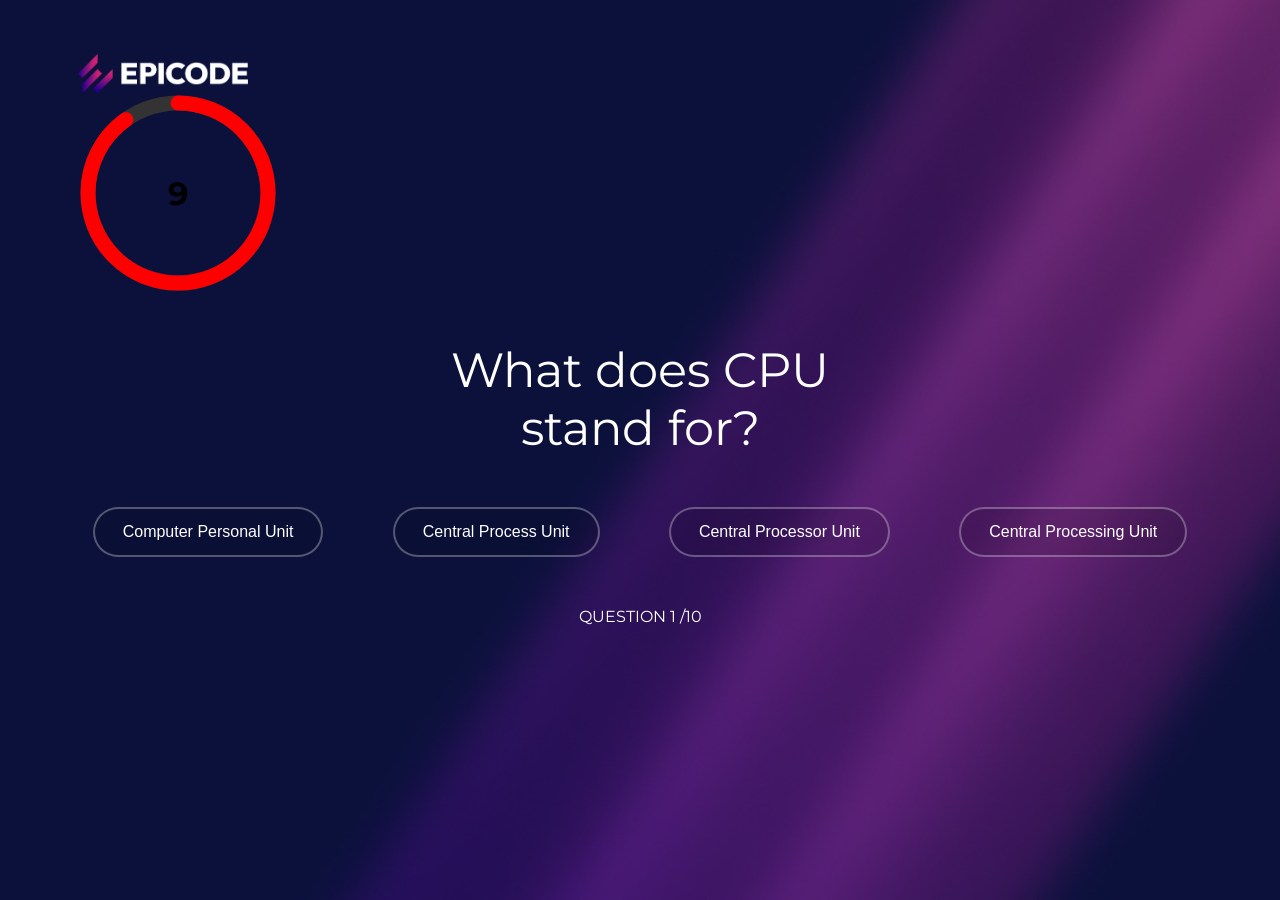
==== html/benchmark.html @ a9126ac1 "add_timer" ====
<!doctype html>
<html lang="en">
  <head>
    <meta charset="UTF-8" />
    <meta name="viewport" content="width=device-width, initial-scale=1.0" />
    <title>quiz page</title>
    <link rel="stylesheet" href="./CSS/reset.css" />
    <link rel="stylesheet" href="../CSS/benchmark.css" />
    <link rel="stylesheet" href="../CSS/general.css" />
    <link rel="preconnect" href="https://fonts.googleapis.com" />
    <link rel="preconnect" href="https://fonts.gstatic.com" crossorigin />
    <link
      href="https://fonts.googleapis.com/css2?family=Montserrat:ital,wght@0,100..900;1,100..900&family=Open+Sans:ital,wght@0,300..800;1,300..800&family=Poppins:ital,wght@0,100;0,200;0,300;0,400;0,500;0,600;0,700;0,800;0,900;1,100;1,200;1,300;1,400;1,500;1,600;1,700;1,800;1,900&family=Roboto:ital,wght@0,100..900;1,100..900&display=swap"
      rel="stylesheet"
    />
  </head>
  <body id="benchmark-body">
    <header>
      <section class="up-logo">
        <img src="../assets/epicode_logo.png" alt="epicode_logo" />
      </section>
      <div class="circle">
        <svg>
          <circle class="circular" cx="100" cy="100" r="90"></circle>
          <circle class="progress" cx="100" cy="100" r="90"></circle>
        </svg>
        <div class="timer"><span>SECONDS</span> 10 <span>REMAINING</span></div>
      </div>
    </header>
    <main>
      <article id="question-diplay">
        <p id="question-title">How can I create a checkbox in HTML?</p>
      </article>
      <section id="button-space">
        <!-- <button class="button-answer">risposta 1</button>
        <button class="button-answer">risposta 1</button>
        <button class="button-answer">risposta 1</button>
        <button class="button-answer">risposta 1</button> -->
      </section>
      <!-- class= button-answer -->
    </main>
    <footer>
      <p class="x">
        <span id="question-num">QUESTION 1 </span>
        <span>/10</span>
      </p>
    </footer>
    <script src="../JS/main.js"></script>
  </body>
</html>
---- CSS/benchmark.css ----
.x {
  color: white;
  text-align: center;
}

#question-title {
  font-size: 3em;
  color: white;
  text-align: center;
}

h6 {
  color: white;
  font-size: 0.8em;
  text-align: center;
}

h6 span {
  color: purple;
}

#timer {
  background-color: brown;
  width: fit-content;
  height: fit-content;
}

.button-answer {
  display: inline-block;
  padding: 14px 28px;
  border-radius: 999px;

  border: 2px solid rgba(255, 255, 255, 0.3);
  background-color: rgba(0, 0, 0, 0.1);

  color: #ffffff;
  font-size: 16px;
  font-weight: 500;
  text-align: center;

  cursor: pointer;
}

#button-space {
  text-align: center;
  display: flex;
  flex-wrap: wrap;
  justify-content: space-around;
  margin: 50px;
}

article {
  width: 413px;
  margin: 0 auto;
}

.circle {
  position: relative;
  width: 200px;
  height: 200px;
}

svg {
  transform: rotate(-90deg);
  width: 200px;
  height: 200px;
}

circle {
  fill: none;
  stroke-width: 15;
  stroke-linecap: round;
}

.circular {
  stroke: #333;
}
.progress {
  stroke: red;
  stroke-dasharray: 565;
  stroke-dashoffset: 565;
  transition: stroke-dashoffset 1s linear;
}

.timer {
  text-align: center;
  font-size: 2em;
  font-weight: bold;
  position: absolute;
  top: 50%;
  left: 50%;
  transform: translate(-50%, -50%);
}

.timer span {
  font-size: 0.4em;
}
---- CSS/general.css ----
body {
  background-color: #aa7c7c;
  font-family: "Montserrat";
  background-image: url(../assets/bg.jpg);
  background-size: cover;
}

.up-logo img {
  width: 170px;
  max-width: 100%;
  display: block;
}

header {
  padding: 46px 70px 0;
}

footer {
  height: 20px;
}
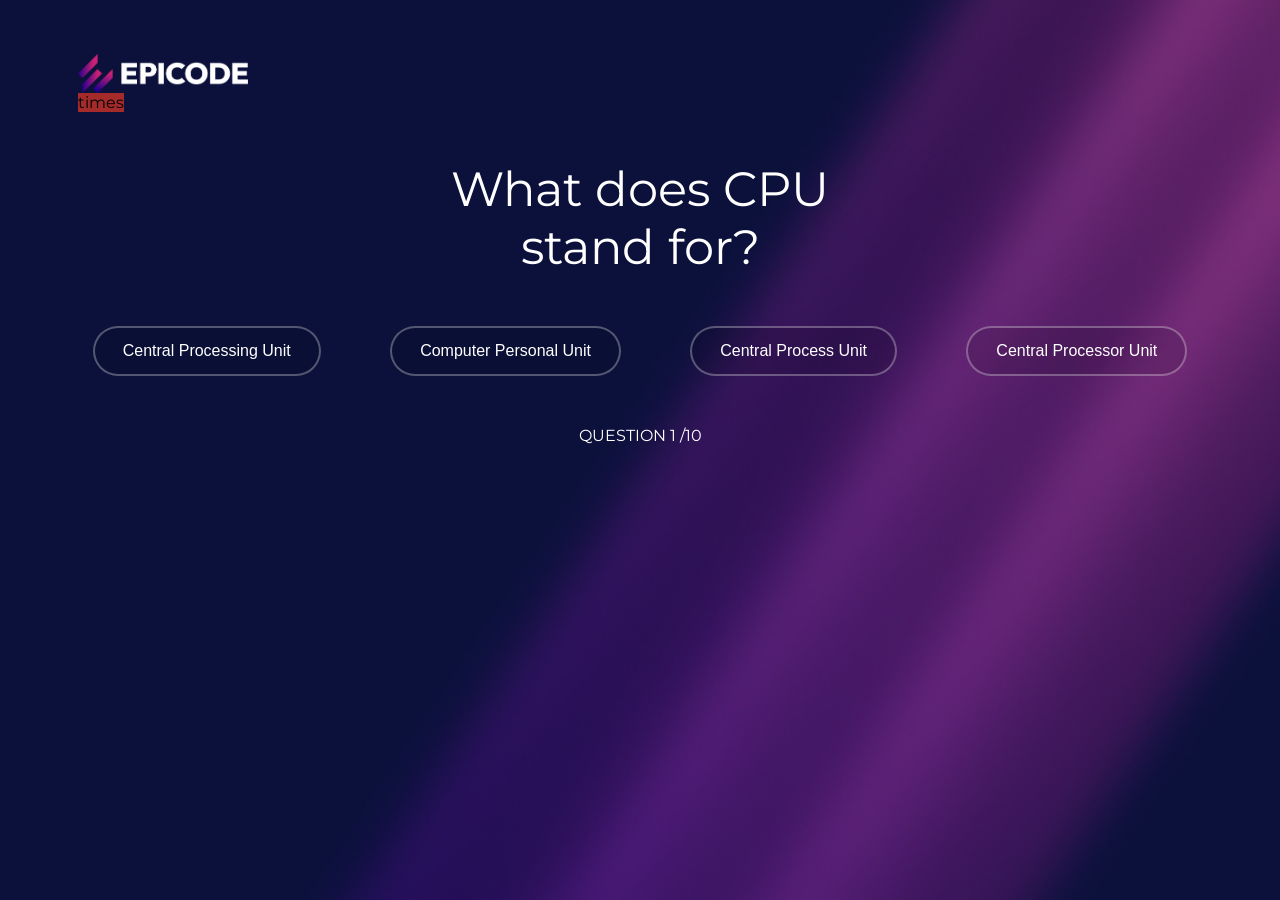
==== commit 7b79b3d1: "updates result functionality" ====
--- a/html/benchmark.html
+++ b/html/benchmark.html
@@ -19,13 +19,7 @@
       <section class="up-logo">
         <img src="../assets/epicode_logo.png" alt="epicode_logo" />
       </section>
-      <div class="circle">
-        <svg>
-          <circle class="circular" cx="100" cy="100" r="90"></circle>
-          <circle class="progress" cx="100" cy="100" r="90"></circle>
-        </svg>
-        <div class="timer"><span>SECONDS</span> 10 <span>REMAINING</span></div>
-      </div>
+      <div id="timer">times</div>
     </header>
     <main>
       <article id="question-diplay">
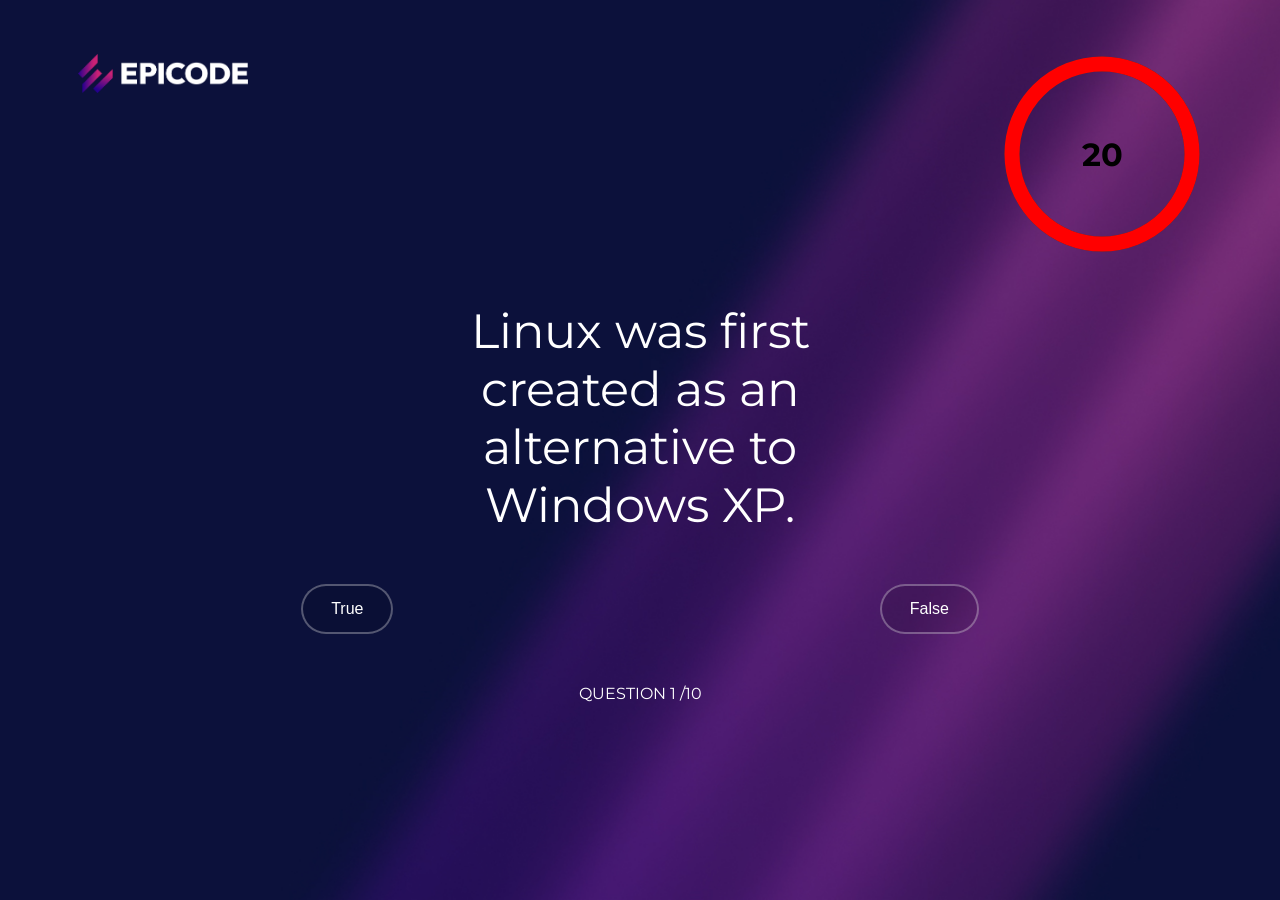
==== commit cfe6ce09: "fix_timer" ====
--- a/html/benchmark.html
+++ b/html/benchmark.html
@@ -19,7 +19,13 @@
       <section class="up-logo">
         <img src="../assets/epicode_logo.png" alt="epicode_logo" />
       </section>
-      <div id="timer">times</div>
+      <div class="circle">
+        <svg>
+          <circle class="circular" cx="100" cy="100" r="90"></circle>
+          <circle class="progress" cx="100" cy="100" r="90"></circle>
+        </svg>
+        <div class="timer">10</div>
+      </div>
     </header>
     <main>
       <article id="question-diplay">
--- a/CSS/benchmark.css
+++ b/CSS/benchmark.css
@@ -1,3 +1,8 @@
+header {
+  display: flex;
+  justify-content: space-between;
+}
+
 .x {
   color: white;
   text-align: center;
@@ -54,6 +59,7 @@
   margin: 0 auto;
 }
 
+/* timer */
 .circle {
   position: relative;
   width: 200px;
@@ -79,7 +85,7 @@
   stroke: red;
   stroke-dasharray: 565;
   stroke-dashoffset: 565;
-  transition: stroke-dashoffset 1s linear;
+  transition: stroke-dashoffset 0.2s linear;
 }
 
 .timer {
--- a/CSS/general.css
+++ b/CSS/general.css
@@ -8,7 +8,7 @@
 .up-logo img {
   width: 170px;
   max-width: 100%;
-  display: block;
+  display: inline-block;
 }
 
 header {
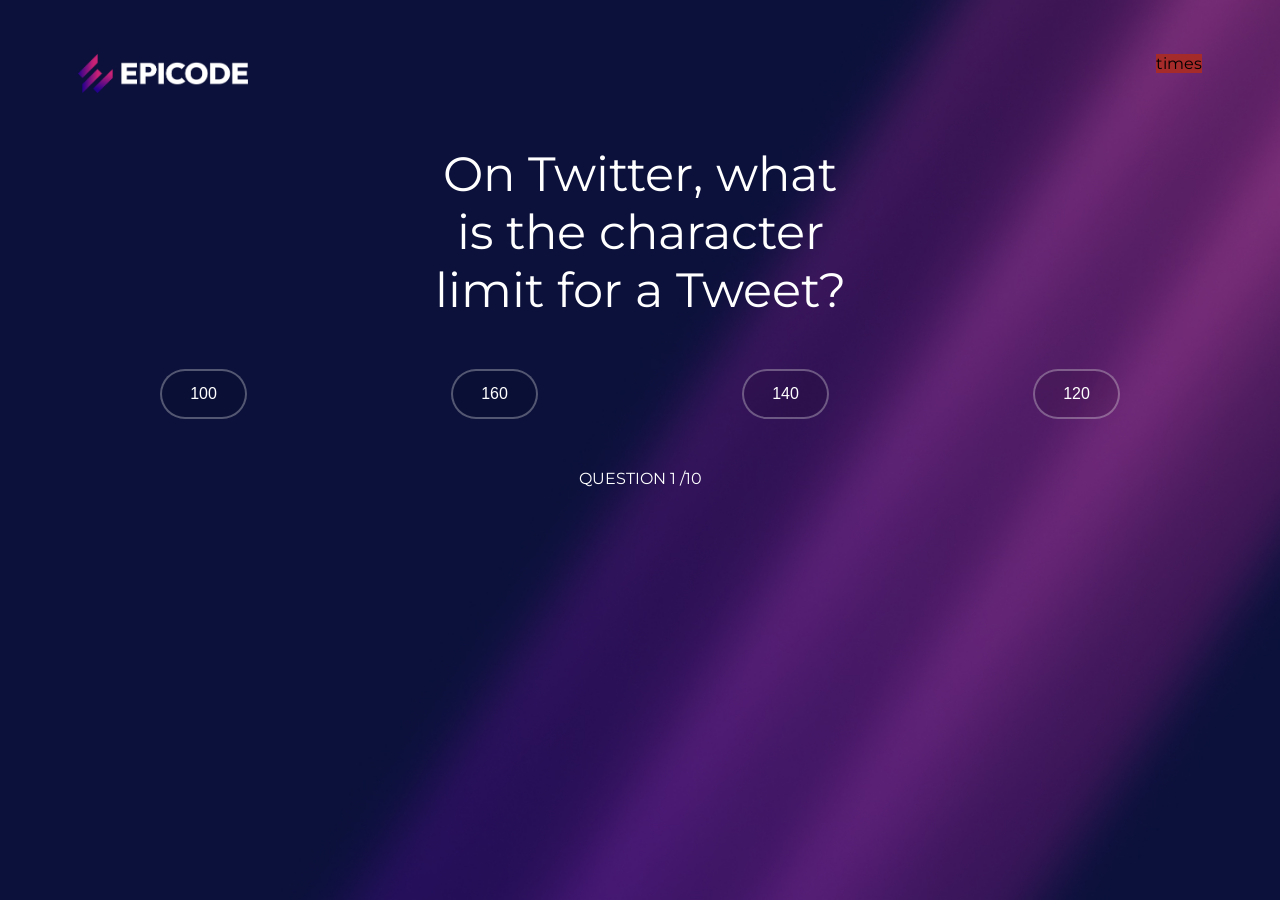
==== commit 64eaa866: "aggiornato" ====
--- a/html/benchmark.html
+++ b/html/benchmark.html
@@ -19,13 +19,7 @@
       <section class="up-logo">
         <img src="../assets/epicode_logo.png" alt="epicode_logo" />
       </section>
-      <div class="circle">
-        <svg>
-          <circle class="circular" cx="100" cy="100" r="90"></circle>
-          <circle class="progress" cx="100" cy="100" r="90"></circle>
-        </svg>
-        <div class="timer">10</div>
-      </div>
+      <div id="timer">times</div>
     </header>
     <main>
       <article id="question-diplay">
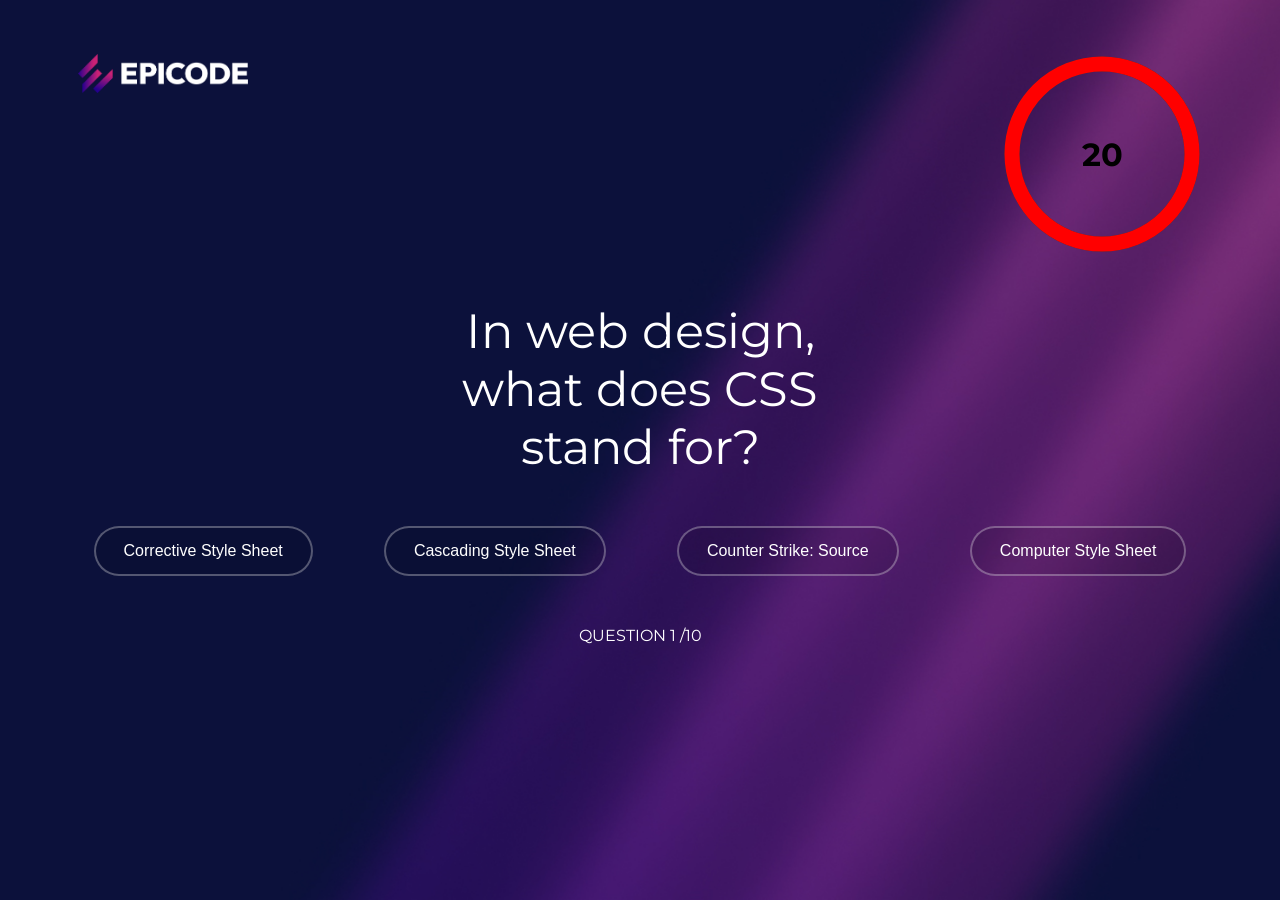
==== commit 4e98bcee: "delete comments" ====
--- a/html/benchmark.html
+++ b/html/benchmark.html
@@ -19,22 +19,22 @@
       <section class="up-logo">
         <img src="../assets/epicode_logo.png" alt="epicode_logo" />
       </section>
-      <div id="timer">times</div>
+      <div class="circle">
+        <svg>
+          <circle class="circular" cx="100" cy="100" r="90"></circle>
+          <circle class="progress" cx="100" cy="100" r="90"></circle>
+        </svg>
+        <div class="timer">10</div>
+      </div>
     </header>
     <main>
       <article id="question-diplay">
         <p id="question-title">How can I create a checkbox in HTML?</p>
       </article>
-      <section id="button-space">
-        <!-- <button class="button-answer">risposta 1</button>
-        <button class="button-answer">risposta 1</button>
-        <button class="button-answer">risposta 1</button>
-        <button class="button-answer">risposta 1</button> -->
-      </section>
-      <!-- class= button-answer -->
+      <section id="button-space"></section>
     </main>
     <footer>
-      <p class="x">
+      <p class="question-num">
         <span id="question-num">QUESTION 1 </span>
         <span>/10</span>
       </p>
--- a/CSS/benchmark.css
+++ b/CSS/benchmark.css
@@ -3,7 +3,7 @@
   justify-content: space-between;
 }
 
-.x {
+.question-num {
   color: white;
   text-align: center;
 }
--- a/CSS/general.css
+++ b/CSS/general.css
@@ -8,7 +8,7 @@
 .up-logo img {
   width: 170px;
   max-width: 100%;
-  display: inline-block;
+  display: block;
 }
 
 header {
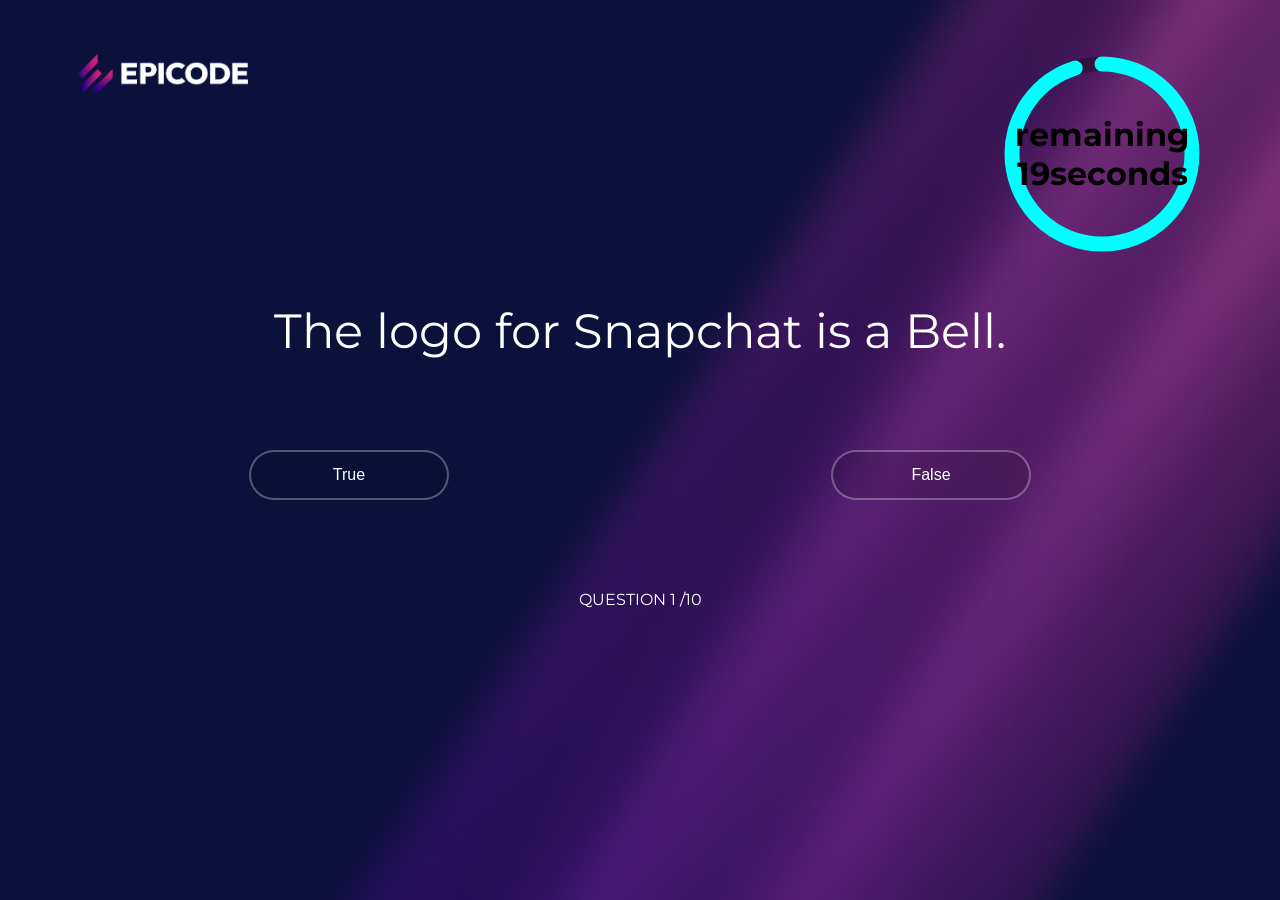
==== commit fbe07f8f: "fix_small_mistake" ====
--- a/html/benchmark.html
+++ b/html/benchmark.html
@@ -24,7 +24,7 @@
           <circle class="circular" cx="100" cy="100" r="90"></circle>
           <circle class="progress" cx="100" cy="100" r="90"></circle>
         </svg>
-        <div class="timer">10</div>
+        <div class="timer"></div>
       </div>
     </header>
     <main>
--- a/CSS/benchmark.css
+++ b/CSS/benchmark.css
@@ -24,16 +24,12 @@
   color: purple;
 }
 
-#timer {
-  background-color: brown;
-  width: fit-content;
-  height: fit-content;
-}
-
 .button-answer {
+  width: 200px;
   display: inline-block;
   padding: 14px 28px;
   border-radius: 999px;
+  margin: 40px;
 
   border: 2px solid rgba(255, 255, 255, 0.3);
   background-color: rgba(0, 0, 0, 0.1);
@@ -54,8 +50,8 @@
   margin: 50px;
 }
 
-article {
-  width: 413px;
+#question-display {
+  width: fit-content;
   margin: 0 auto;
 }
 
@@ -79,13 +75,13 @@
 }
 
 .circular {
-  stroke: #333;
+  stroke: rgba(0, 0, 0, 0.3);
 }
 .progress {
-  stroke: red;
+  stroke: #00ffff;
   stroke-dasharray: 565;
   stroke-dashoffset: 565;
-  transition: stroke-dashoffset 0.2s linear;
+  transition: stroke-dashoffset 1s linear;
 }
 
 .timer {
@@ -101,3 +97,33 @@
 .timer span {
   font-size: 0.4em;
 }
+
+.button-start > a > button {
+  grid-area: button;
+  align-self: end;
+  justify-self: end;
+  min-width: 20vw;
+  border: none;
+  cursor: pointer;
+  text-transform: uppercase;
+  font-size: 1.8rem;
+  font-weight: 700;
+  color: #ffffff;
+  background: transparent;
+  border: 2px solid white;
+  transition:
+    transform 0.2s ease,
+    box-shadow 0.2s ease;
+  padding: 1vw;
+}
+
+.button-start button:hover {
+  transform: translateY(-2px);
+  box-shadow:
+    0 0 18px rgba(0, 240, 255, 1),
+    0 0 40px rgba(0, 240, 255, 0.6);
+}
+
+.button-start button:active {
+  transform: translateY(0);
+}
--- a/CSS/general.css
+++ b/CSS/general.css
@@ -14,7 +14,3 @@
 header {
   padding: 46px 70px 0;
 }
-
-footer {
-  height: 20px;
-}
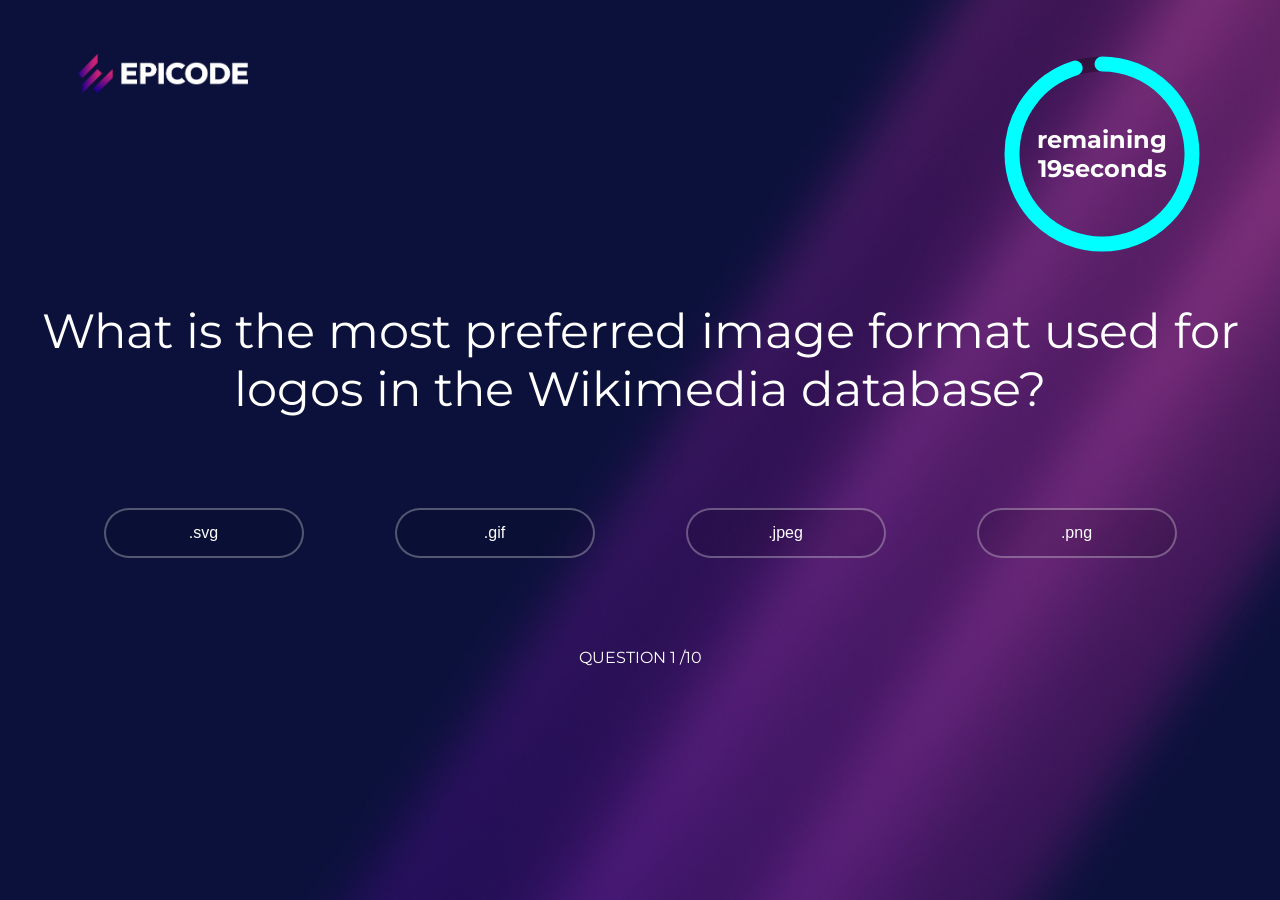
==== commit b7d3457a: "iconpage added" ====
--- a/html/benchmark.html
+++ b/html/benchmark.html
@@ -7,6 +7,7 @@
     <link rel="stylesheet" href="./CSS/reset.css" />
     <link rel="stylesheet" href="../CSS/benchmark.css" />
     <link rel="stylesheet" href="../CSS/general.css" />
+    <link rel="icon" type="image/png" href="../assets/logoepicodewhite.png">
     <link rel="preconnect" href="https://fonts.googleapis.com" />
     <link rel="preconnect" href="https://fonts.gstatic.com" crossorigin />
     <link
--- a/CSS/benchmark.css
+++ b/CSS/benchmark.css
@@ -127,3 +127,8 @@
 .button-start button:active {
   transform: translateY(0);
 }
+
+.timer-text {
+  font-size: 1.5em;
+  color: white;
+}
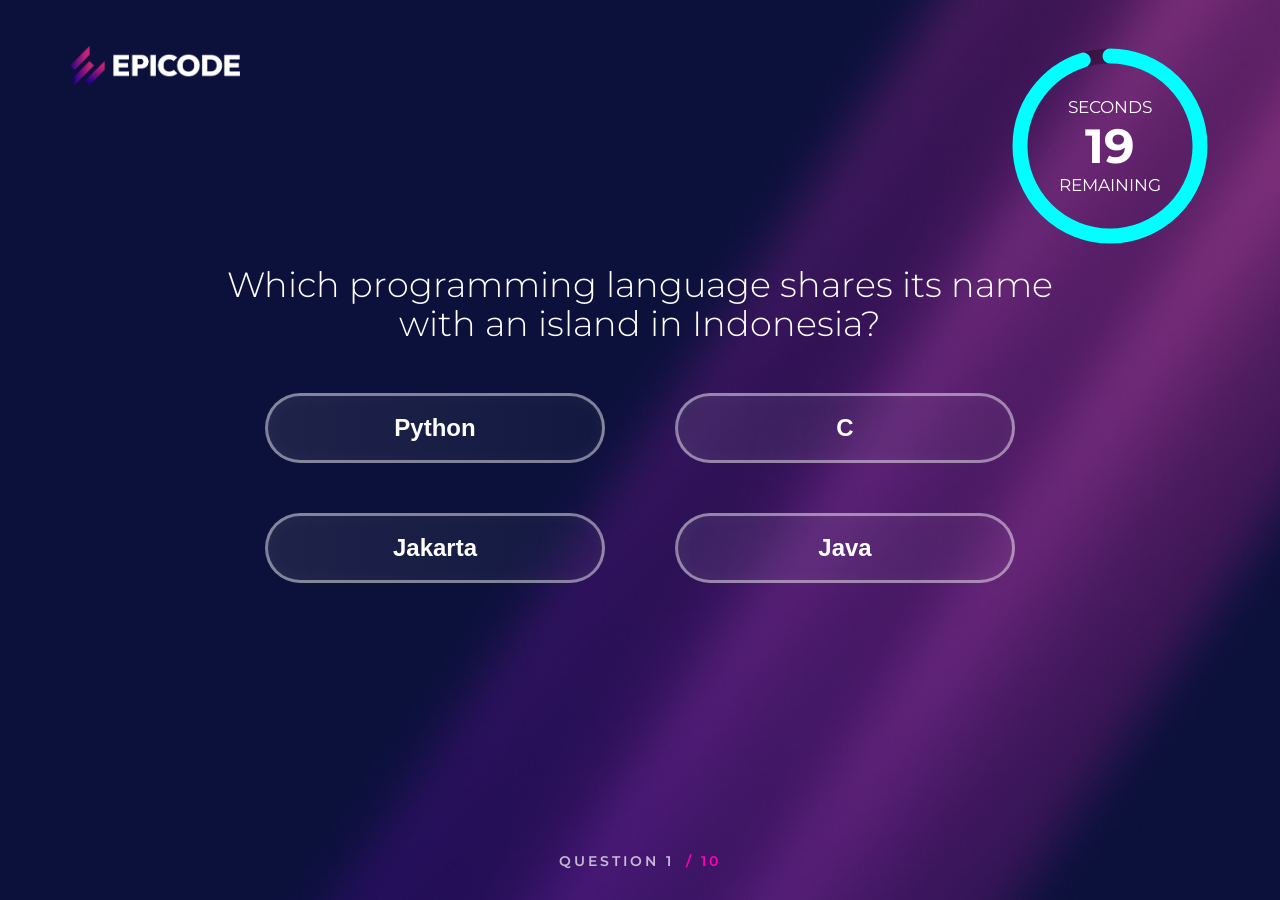
==== commit 68d7e840: "implements difficulty and number question choicesf q" ====
--- a/html/benchmark.html
+++ b/html/benchmark.html
@@ -7,7 +7,7 @@
     <link rel="stylesheet" href="./CSS/reset.css" />
     <link rel="stylesheet" href="../CSS/benchmark.css" />
     <link rel="stylesheet" href="../CSS/general.css" />
-    <link rel="icon" type="image/png" href="../assets/logoepicodewhite.png">
+    <link rel="icon" type="image/png" href="../assets/logoepicodewhite.png" />
     <link rel="preconnect" href="https://fonts.googleapis.com" />
     <link rel="preconnect" href="https://fonts.gstatic.com" crossorigin />
     <link
@@ -37,7 +37,7 @@
     <footer>
       <p class="question-num">
         <span id="question-num">QUESTION 1 </span>
-        <span>/10</span>
+        <span id="total-question-num"></span>
       </p>
     </footer>
     <script src="../JS/main.js"></script>
--- a/CSS/benchmark.css
+++ b/CSS/benchmark.css
@@ -1,6 +1,8 @@
 header {
   display: flex;
   justify-content: space-between;
+  align-items: flex-start;
+  padding: 20px 40px;
 }
 
 .question-num {
@@ -9,50 +11,106 @@
 }
 
 #question-title {
-  font-size: 3em;
-  color: white;
-  text-align: center;
+  width: 70%;
+  height: 30%;
+  font-weight: 700;
+  font-size: 2.2rem;
+  line-height: 1.1;
+  color: white;
+  text-align: center;
+  font-weight: 300;
+  margin: 20px auto 30px auto;
 }
 
 h6 {
   color: white;
-  font-size: 0.8em;
-  text-align: center;
+  font-size: 1.8em;
+  text-align: center;
+  font-weight: 500;
+  letter-spacing: 2px;
+  margin-top: 60px;
 }
 
 h6 span {
-  color: purple;
+  color: #ff00b8;
+}
+
+footer {
+  margin-top: auto;
+  padding-bottom: 30px;
+  text-align: center;
+}
+
+.question-num {
+  color: rgba(255, 255, 255, 0.7);
+  font-size: 0.9rem;
+  font-weight: 600;
+  letter-spacing: 3px;
+  text-transform: uppercase;
+  margin: 0;
+}
+
+.question-num span:last-child {
+  color: #ff00b8;
+  margin-left: 5px;
 }
 
 .button-answer {
-  width: 200px;
-  display: inline-block;
-  padding: 14px 28px;
+  width: 340px;
+  min-height: 70px;
+  display: flex;
+  align-items: center;
+  justify-content: center;
+  padding: 18px 28px;
   border-radius: 999px;
-  margin: 40px;
-
-  border: 2px solid rgba(255, 255, 255, 0.3);
-  background-color: rgba(0, 0, 0, 0.1);
+  margin: 20px;
+
+  border: 3px solid rgba(255, 255, 255, 0.45);
+  background: linear-gradient(
+    90deg,
+    rgba(255, 255, 255, 0.08),
+    rgba(255, 255, 255, 0.03)
+  );
+  box-shadow: inset 0 0 20px rgba(255, 255, 255, 0.04);
 
   color: #ffffff;
-  font-size: 16px;
-  font-weight: 500;
+  font-size: 1.5em;
+  font-weight: 600;
   text-align: center;
 
   cursor: pointer;
+  transition: all 0.25s ease;
+}
+
+.button-answer:hover {
+  transform: translateY(-2px);
+  background: linear-gradient(90deg, #900080, #d20094);
+  border: 3px solid rgba(255, 255, 255, 0.6);
+  box-shadow:
+    0 0 20px rgba(255, 0, 200, 0.25),
+    inset 0 0 20px rgba(255, 255, 255, 0.05);
+}
+
+.button-answer.active {
+  background: linear-gradient(90deg, #ff00b8, #b100ff);
+  border: 3px solid rgba(255, 255, 255, 0.55);
+  box-shadow: 0 0 22px rgba(255, 0, 184, 0.45);
 }
 
 #button-space {
   text-align: center;
   display: flex;
   flex-wrap: wrap;
-  justify-content: space-around;
-  margin: 50px;
+  justify-content: center;
+  gap: 10px 30px;
+  max-width: 900px;
+  margin: 15px auto 0 auto;
 }
 
 #question-display {
-  width: fit-content;
+  width: 100%;
   margin: 0 auto;
+  padding: 0 20px 40px;
 }
 
 /* timer */
@@ -77,6 +135,7 @@
 .circular {
   stroke: rgba(0, 0, 0, 0.3);
 }
+
 .progress {
   stroke: #00ffff;
   stroke-dasharray: 565;
@@ -132,3 +191,36 @@
   font-size: 1.5em;
   color: white;
 }
+
+.result-chart {
+  margin-bottom: 100px;
+}
+
+#check-section {
+  margin: 30px auto;
+}
+
+.answer-check {
+  font-size: 10em;
+}
+
+.timer-words {
+  margin: 0;
+  font-weight: 400;
+  font-size: 0.7em;
+}
+
+.timer-nums {
+  margin: 0;
+  font-size: 2em;
+}
+
+.button-answer.correct-answer {
+  border: 4px solid green;
+  background: rgba(0, 255, 0, 0.459);
+}
+
+.button-answer.wrong-answer {
+  border: 4px solid red;
+  background: rgba(255, 0, 0, 0.459);
+}
--- a/CSS/general.css
+++ b/CSS/general.css
@@ -3,8 +3,14 @@
   font-family: "Montserrat";
   background-image: url(../assets/bg.jpg);
   background-size: cover;
+  background-position: center;
+  background-repeat: no-repeat;
+
+  min-height: 100vh;
+  display: flex;
+  flex-direction: column;
+  margin: 0;
 }
-
 .up-logo img {
   width: 170px;
   max-width: 100%;
